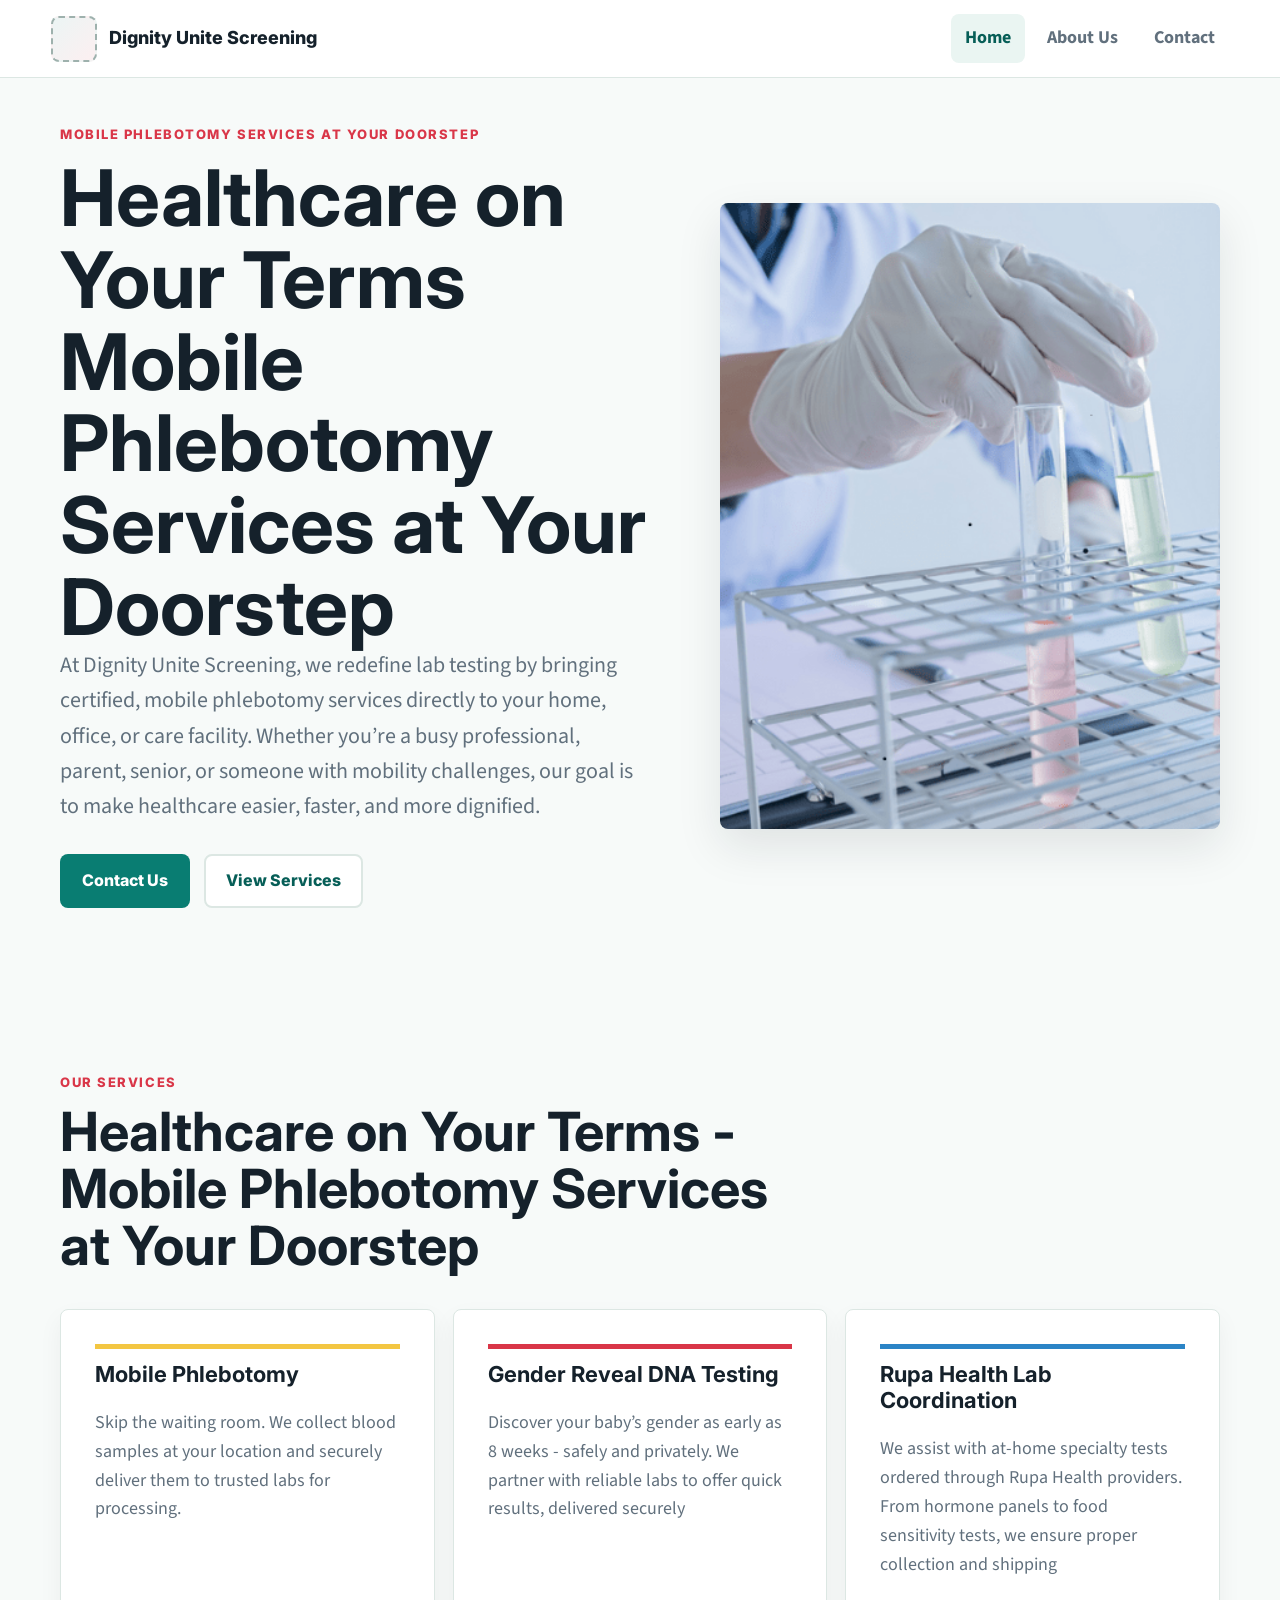
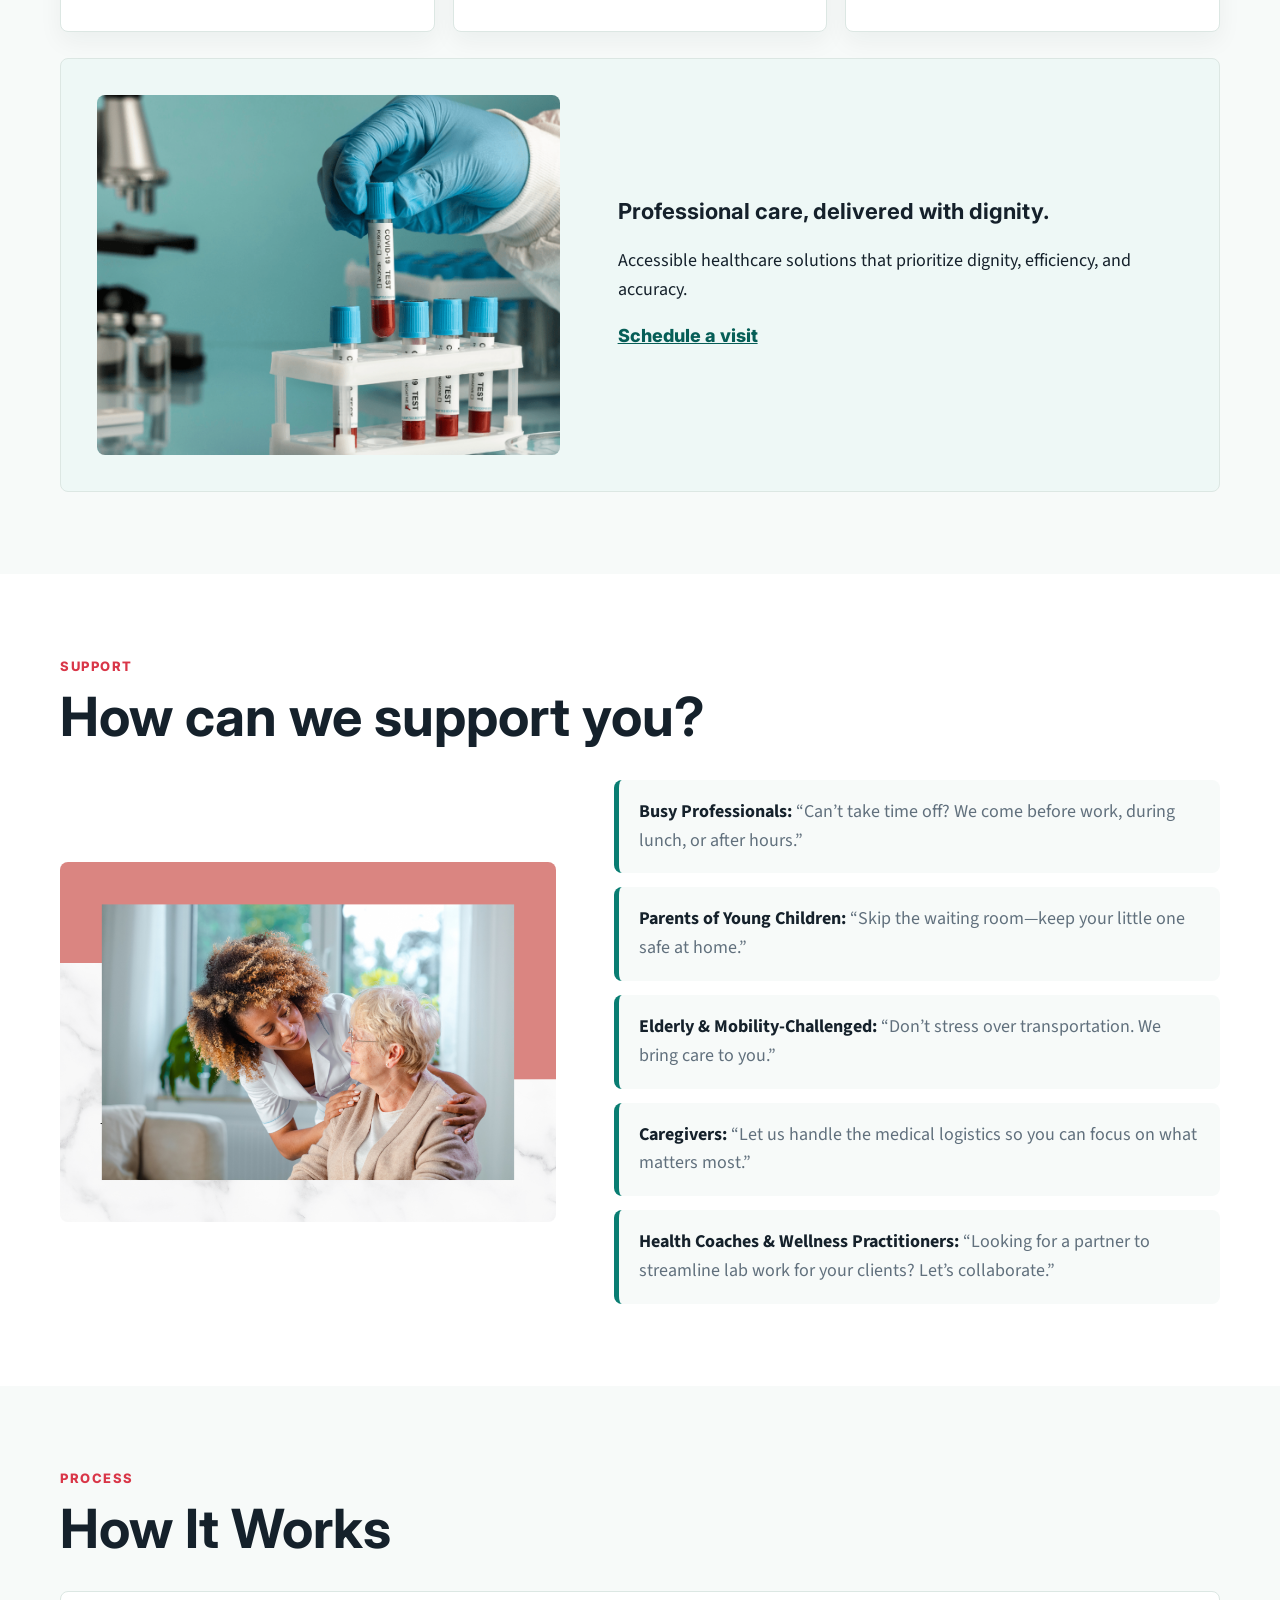
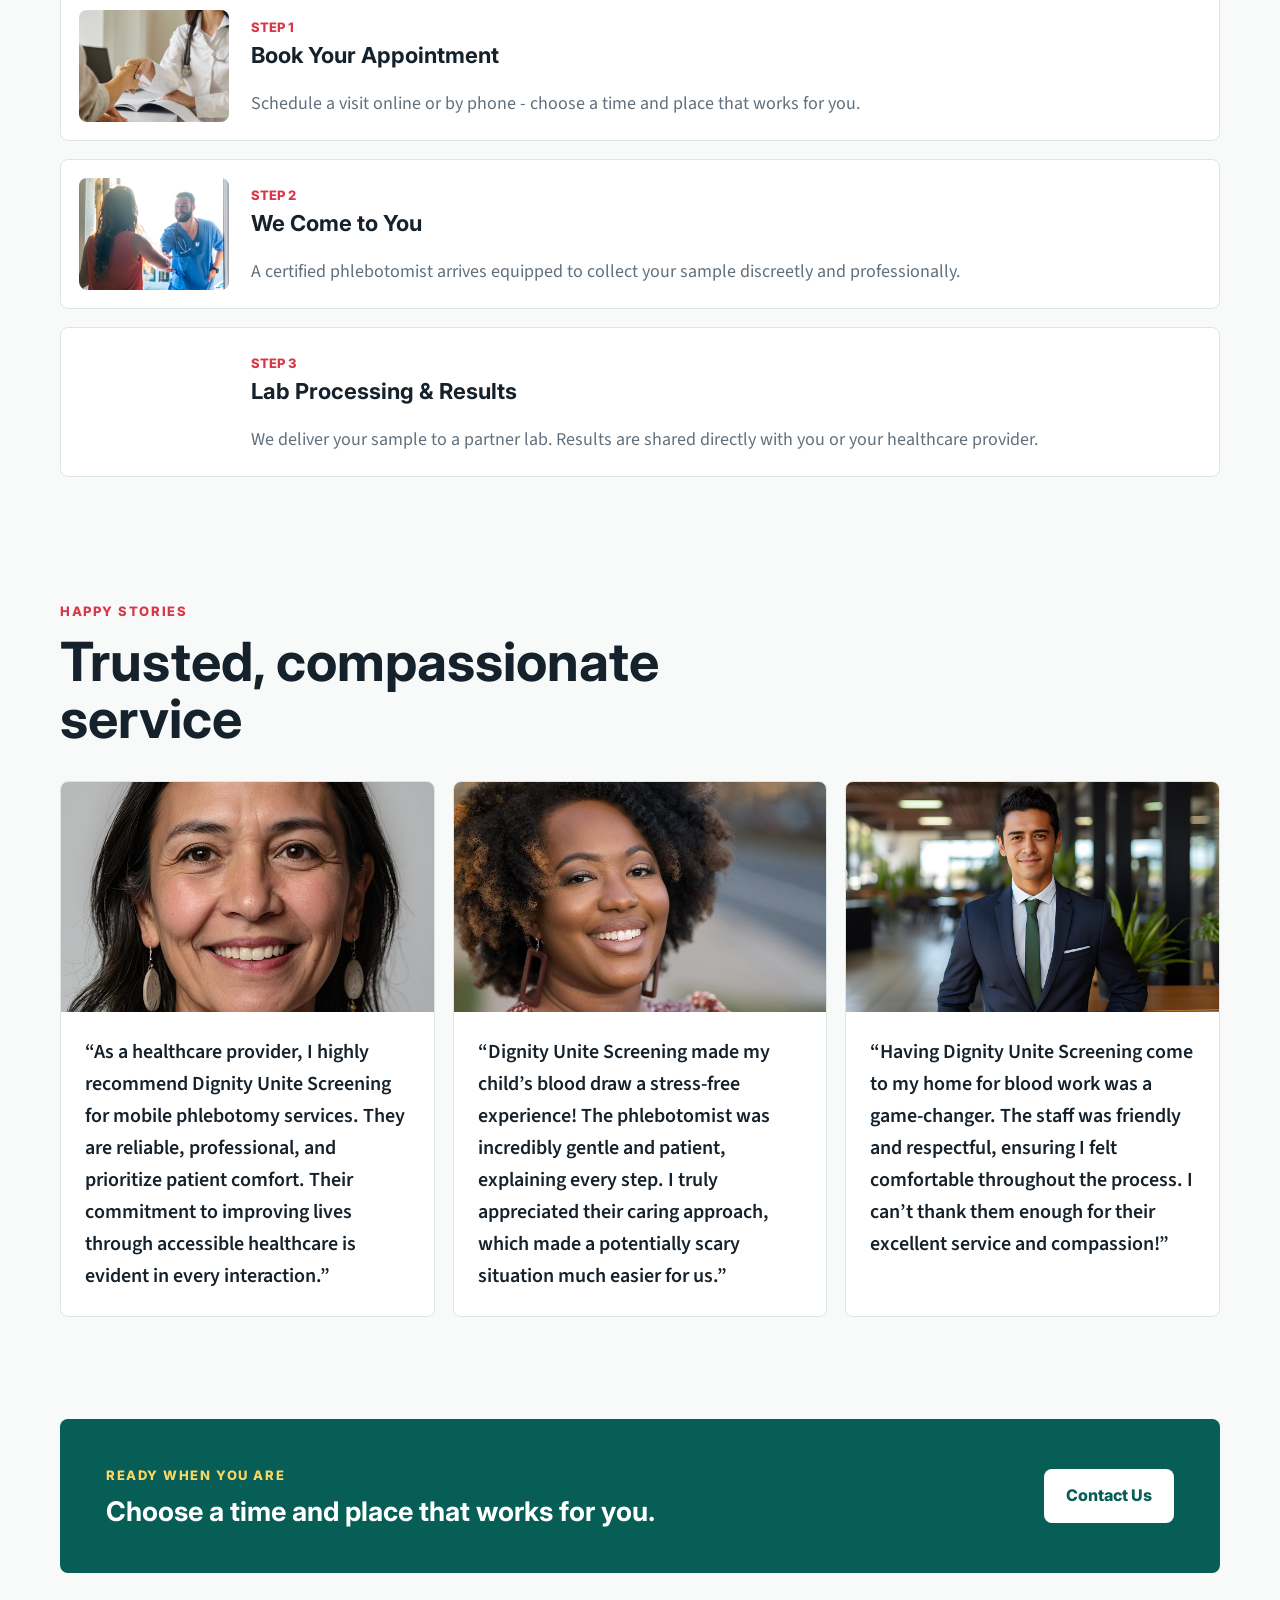
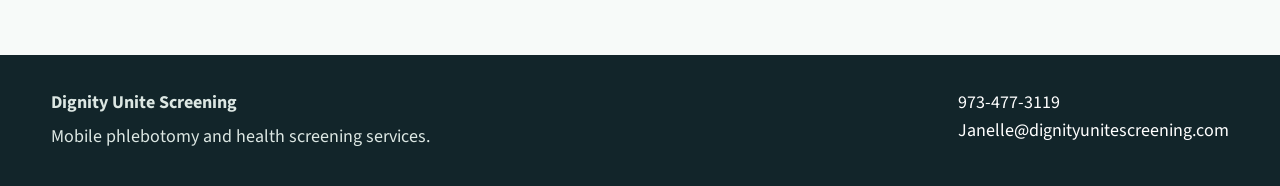
==== index.html @ f5df87f1 "Build static website prototype" ====
<!doctype html>
<html lang="en">
  <head>
    <meta charset="utf-8">
    <meta name="viewport" content="width=device-width, initial-scale=1">
    <meta name="description" content="Dignity Unite Screening mobile phlebotomy services at your doorstep.">
    <title>Dignity Unite Screening | Home</title>
    <link rel="preconnect" href="https://fonts.googleapis.com">
    <link rel="preconnect" href="https://fonts.gstatic.com" crossorigin>
    <link href="https://fonts.googleapis.com/css2?family=Inter:wght@500;600;700;800&family=Source+Sans+3:wght@400;500;600&display=swap" rel="stylesheet">
    <link rel="stylesheet" href="styles.css">
  </head>
  <body>
    <header class="site-header">
      <a class="brand" href="index.html" aria-label="Dignity Unite Screening home">
        <!-- Replace this placeholder with the uploaded logo later. -->
        <span class="logo-placeholder" aria-hidden="true"></span>
        <span>Dignity Unite Screening</span>
      </a>
      <button class="nav-toggle" type="button" aria-expanded="false" aria-controls="site-nav">
        <span></span>
        <span></span>
        <span></span>
        <span class="sr-only">Menu</span>
      </button>
      <nav class="site-nav" id="site-nav" aria-label="Main navigation">
        <a href="index.html" aria-current="page">Home</a>
        <a href="about.html">About Us</a>
        <a href="contact.html">Contact</a>
      </nav>
    </header>

    <main>
      <section class="hero section">
        <div class="hero-copy">
          <p class="eyebrow">Mobile Phlebotomy Services at Your Doorstep</p>
          <h1>Healthcare on Your Terms Mobile Phlebotomy Services at Your Doorstep</h1>
          <p class="lead">At Dignity Unite Screening, we redefine lab testing by bringing certified, mobile phlebotomy services directly to your home, office, or care facility. Whether you’re a busy professional, parent, senior, or someone with mobility challenges, our goal is to make healthcare easier, faster, and more dignified.</p>
          <div class="button-row">
            <a class="button primary" href="contact.html#contact-form">Contact Us</a>
            <a class="button secondary" href="#services">View Services</a>
          </div>
        </div>
        <div class="hero-media">
          <img src="assets/service-mobile-phlebotomy.png" alt="Mobile phlebotomy service graphic">
        </div>
      </section>

      <section class="section" id="services">
        <div class="section-heading">
          <p class="eyebrow">Our Services</p>
          <h2>Healthcare on Your Terms - Mobile Phlebotomy Services at Your Doorstep</h2>
        </div>
        <div class="service-grid">
          <article class="card service-card">
            <h3>Mobile Phlebotomy</h3>
            <p>Skip the waiting room. We collect blood samples at your location and securely deliver them to trusted labs for processing.</p>
          </article>
          <article class="card service-card">
            <h3>Gender Reveal DNA Testing</h3>
            <p>Discover your baby’s gender as early as 8 weeks - safely and privately. We partner with reliable labs to offer quick results, delivered securely</p>
          </article>
          <article class="card service-card">
            <h3>Rupa Health Lab Coordination</h3>
            <p>We assist with at-home specialty tests ordered through Rupa Health providers. From hormone panels to food sensitivity tests, we ensure proper collection and shipping</p>
          </article>
        </div>
        <div class="split-feature">
          <img src="assets/services-lab-coordination.png" alt="At-home lab coordination graphic">
          <div>
            <h3>Professional care, delivered with dignity.</h3>
            <p>Accessible healthcare solutions that prioritize dignity, efficiency, and accuracy.</p>
            <a class="text-link" href="contact.html#contact-form">Schedule a visit</a>
          </div>
        </div>
      </section>

      <section class="section support-section">
        <div class="section-heading">
          <p class="eyebrow">Support</p>
          <h2>How can we support you?</h2>
        </div>
        <div class="support-layout">
          <img src="assets/support-home-care.png" alt="Home care service graphic">
          <div class="support-list">
            <p><strong>Busy Professionals:</strong> “Can’t take time off? We come before work, during lunch, or after hours.”</p>
            <p><strong>Parents of Young Children:</strong> “Skip the waiting room—keep your little one safe at home.”</p>
            <p><strong>Elderly &amp; Mobility-Challenged:</strong> “Don’t stress over transportation. We bring care to you.”</p>
            <p><strong>Caregivers:</strong> “Let us handle the medical logistics so you can focus on what matters most.”</p>
            <p><strong>Health Coaches &amp; Wellness Practitioners:</strong> “Looking for a partner to streamline lab work for your clients? Let’s collaborate.”</p>
          </div>
        </div>
      </section>

      <section class="section">
        <div class="section-heading">
          <p class="eyebrow">Process</p>
          <h2>How It Works</h2>
        </div>
        <div class="steps">
          <article class="step">
            <img src="assets/how-it-works-book.png" alt="Book appointment graphic">
            <div>
              <span>Step 1</span>
              <h3>Book Your Appointment</h3>
              <p>Schedule a visit online or by phone - choose a time and place that works for you.</p>
            </div>
          </article>
          <article class="step">
            <img src="assets/how-it-works-visit.png" alt="Phlebotomist visit graphic">
            <div>
              <span>Step 2</span>
              <h3>We Come to You</h3>
              <p>A certified phlebotomist arrives equipped to collect your sample discreetly and professionally.</p>
            </div>
          </article>
          <article class="step">
            <img src="assets/how-it-works-results.png" alt="Lab results graphic">
            <div>
              <span>Step 3</span>
              <h3>Lab Processing &amp; Results</h3>
              <p>We deliver your sample to a partner lab. Results are shared directly with you or your healthcare provider.</p>
            </div>
          </article>
        </div>
      </section>

      <section class="section testimonials">
        <div class="section-heading">
          <p class="eyebrow">Happy Stories</p>
          <h2>Trusted, compassionate service</h2>
        </div>
        <div class="testimonial-grid">
          <article class="testimonial-card">
            <img src="assets/testimonial-healthcare-provider.jpg" alt="Healthcare provider portrait">
            <p>“As a healthcare provider, I highly recommend Dignity Unite Screening for mobile phlebotomy services. They are reliable, professional, and prioritize patient comfort. Their commitment to improving lives through accessible healthcare is evident in every interaction.”</p>
          </article>
          <article class="testimonial-card">
            <img src="assets/testimonial-parent.jpg" alt="Parent testimonial portrait">
            <p>“Dignity Unite Screening made my child’s blood draw a stress-free experience! The phlebotomist was incredibly gentle and patient, explaining every step. I truly appreciated their caring approach, which made a potentially scary situation much easier for us.”</p>
          </article>
          <article class="testimonial-card">
            <img src="assets/testimonial-home-client.png" alt="Home client testimonial graphic">
            <p>“Having Dignity Unite Screening come to my home for blood work was a game-changer. The staff was friendly and respectful, ensuring I felt comfortable throughout the process. I can’t thank them enough for their excellent service and compassion!”</p>
          </article>
        </div>
      </section>

      <section class="cta-band">
        <div>
          <p class="eyebrow">Ready when you are</p>
          <h2>Choose a time and place that works for you.</h2>
        </div>
        <a class="button light" href="contact.html#contact-form">Contact Us</a>
      </section>
    </main>

    <footer class="site-footer">
      <div>
        <strong>Dignity Unite Screening</strong>
        <p>Mobile phlebotomy and health screening services.</p>
      </div>
      <div>
        <a href="tel:9734773119">973-477-3119</a>
        <a href="mailto:Janelle@dignityunitescreening.com">Janelle@dignityunitescreening.com</a>
      </div>
    </footer>
    <script src="script.js"></script>
  </body>
</html>
---- styles.css ----
:root {
  --ink: #15212b;
  --muted: #61707d;
  --bg: #f7faf9;
  --surface: #ffffff;
  --line: #dce7e3;
  --teal: #097d72;
  --teal-dark: #065e57;
  --coral: #d93648;
  --gold: #f3c642;
  --blue: #2b84c6;
  --shadow: 0 18px 45px rgba(21, 33, 43, 0.1);
  --radius: 8px;
  --max: 1160px;
}

* {
  box-sizing: border-box;
}

html {
  scroll-behavior: smooth;
}

body {
  margin: 0;
  color: var(--ink);
  background: var(--bg);
  font-family: "Source Sans 3", Arial, sans-serif;
  font-size: 18px;
  line-height: 1.6;
}

img {
  display: block;
  max-width: 100%;
}

a {
  color: inherit;
}

.sr-only {
  position: absolute;
  width: 1px;
  height: 1px;
  padding: 0;
  margin: -1px;
  overflow: hidden;
  clip: rect(0, 0, 0, 0);
  white-space: nowrap;
  border: 0;
}

.site-header {
  position: sticky;
  top: 0;
  z-index: 20;
  display: flex;
  align-items: center;
  justify-content: space-between;
  gap: 24px;
  min-height: 78px;
  padding: 14px clamp(18px, 4vw, 56px);
  background: rgba(255, 255, 255, 0.94);
  border-bottom: 1px solid var(--line);
  backdrop-filter: blur(18px);
}

.brand {
  display: inline-flex;
  align-items: center;
  gap: 12px;
  color: var(--ink);
  font-family: Inter, Arial, sans-serif;
  font-weight: 800;
  text-decoration: none;
}

.logo-placeholder {
  width: 46px;
  height: 46px;
  border: 2px dashed #9eb1ad;
  border-radius: var(--radius);
  background: linear-gradient(135deg, rgba(9, 125, 114, 0.08), rgba(217, 54, 72, 0.08));
}

.site-nav {
  display: flex;
  align-items: center;
  gap: 8px;
}

.site-nav a {
  padding: 10px 14px;
  border-radius: var(--radius);
  color: var(--muted);
  font-weight: 700;
  text-decoration: none;
  transition: background 180ms ease, color 180ms ease;
}

.site-nav a:hover,
.site-nav a:focus-visible,
.site-nav a[aria-current="page"] {
  color: var(--teal-dark);
  background: #eaf5f2;
  outline: none;
}

.nav-toggle {
  display: none;
  width: 46px;
  height: 46px;
  padding: 10px;
  border: 1px solid var(--line);
  border-radius: var(--radius);
  background: var(--surface);
}

.nav-toggle span:not(.sr-only) {
  display: block;
  height: 2px;
  margin: 5px 0;
  background: var(--ink);
}

.section {
  width: min(var(--max), calc(100% - 36px));
  margin: 0 auto;
  padding: 82px 0;
}

.hero {
  display: grid;
  grid-template-columns: minmax(0, 1.08fr) minmax(320px, 0.92fr);
  align-items: center;
  gap: clamp(36px, 6vw, 72px);
  min-height: calc(100vh - 78px);
  padding-top: 46px;
}

.hero-copy h1,
.page-hero h1,
.section-heading h2,
.cta-band h2 {
  margin: 0;
  font-family: Inter, Arial, sans-serif;
  line-height: 1.05;
  letter-spacing: 0;
}

.hero-copy h1 {
  max-width: 760px;
  font-size: clamp(42px, 7vw, 78px);
}

.lead {
  max-width: 720px;
  color: var(--muted);
  font-size: 22px;
}

.eyebrow {
  margin: 0 0 12px;
  color: var(--coral);
  font-family: Inter, Arial, sans-serif;
  font-size: 13px;
  font-weight: 800;
  letter-spacing: 0.12em;
  text-transform: uppercase;
}

.button-row {
  display: flex;
  flex-wrap: wrap;
  gap: 14px;
  margin-top: 30px;
}

.button {
  display: inline-flex;
  align-items: center;
  justify-content: center;
  min-height: 48px;
  padding: 12px 20px;
  border: 2px solid transparent;
  border-radius: var(--radius);
  font-family: Inter, Arial, sans-serif;
  font-size: 16px;
  font-weight: 800;
  text-decoration: none;
  cursor: pointer;
  transition: transform 180ms ease, box-shadow 180ms ease, background 180ms ease, border-color 180ms ease;
}

.button:hover,
.button:focus-visible {
  transform: translateY(-2px);
  box-shadow: var(--shadow);
  outline: none;
}

.button.primary {
  color: #ffffff;
  background: var(--teal);
}

.button.secondary {
  color: var(--teal-dark);
  border-color: var(--line);
  background: var(--surface);
}

.button.light {
  color: var(--teal-dark);
  background: #ffffff;
}

.hero-media {
  position: relative;
  overflow: hidden;
  border-radius: var(--radius);
  box-shadow: var(--shadow);
}

.hero-media img {
  width: 100%;
  aspect-ratio: 4 / 5;
  object-fit: cover;
}

.section-heading {
  max-width: 760px;
  margin-bottom: 34px;
}

.section-heading h2,
.page-hero h1 {
  font-size: clamp(32px, 5vw, 54px);
}

.service-grid,
.testimonial-grid,
.two-column {
  display: grid;
  grid-template-columns: repeat(3, minmax(0, 1fr));
  gap: 18px;
}

.two-column {
  grid-template-columns: 1.1fr 0.9fr;
}

.card,
.content-panel,
.contact-card,
.contact-form {
  border: 1px solid var(--line);
  border-radius: var(--radius);
  background: var(--surface);
  box-shadow: 0 10px 24px rgba(21, 33, 43, 0.05);
}

.service-card,
.content-panel,
.contact-card,
.contact-form {
  padding: clamp(22px, 3vw, 34px);
}

h2,
h3,
p {
  margin-top: 0;
}

h2,
h3 {
  font-family: Inter, Arial, sans-serif;
  line-height: 1.2;
  letter-spacing: 0;
}

h3 {
  font-size: 22px;
}

.service-card h3 {
  padding-top: 12px;
  border-top: 5px solid var(--gold);
}

.service-card:nth-child(2) h3 {
  border-color: var(--coral);
}

.service-card:nth-child(3) h3 {
  border-color: var(--blue);
}

.service-card p,
.content-panel p,
.founder-copy p,
.contact-card p {
  color: var(--muted);
}

.split-feature,
.support-layout,
.founder-section,
.contact-layout {
  display: grid;
  grid-template-columns: 0.9fr 1.1fr;
  align-items: center;
  gap: clamp(26px, 5vw, 58px);
}

.split-feature {
  margin-top: 26px;
  padding: clamp(20px, 3vw, 36px);
  border: 1px solid var(--line);
  border-radius: var(--radius);
  background: #eef8f6;
}

.split-feature img,
.support-layout img {
  width: 100%;
  max-height: 360px;
  border-radius: var(--radius);
  object-fit: cover;
}

.text-link {
  color: var(--teal-dark);
  font-family: Inter, Arial, sans-serif;
  font-weight: 800;
}

.support-section {
  width: 100%;
  max-width: none;
  padding-inline: max(18px, calc((100% - var(--max)) / 2));
  background: #ffffff;
}

.support-list {
  display: grid;
  gap: 14px;
}

.support-list p {
  margin: 0;
  padding: 18px 20px;
  border-left: 5px solid var(--teal);
  border-radius: var(--radius);
  background: var(--bg);
  color: var(--muted);
}

.support-list strong {
  color: var(--ink);
}

.steps {
  display: grid;
  gap: 18px;
}

.step {
  display: grid;
  grid-template-columns: 150px 1fr;
  gap: 22px;
  align-items: center;
  padding: 18px;
  border: 1px solid var(--line);
  border-radius: var(--radius);
  background: var(--surface);
}

.step img {
  width: 150px;
  height: 112px;
  border-radius: var(--radius);
  object-fit: cover;
}

.step span {
  color: var(--coral);
  font-family: Inter, Arial, sans-serif;
  font-size: 13px;
  font-weight: 800;
  text-transform: uppercase;
}

.step p {
  margin-bottom: 0;
  color: var(--muted);
}

.testimonials {
  padding-top: 42px;
}

.testimonial-card {
  overflow: hidden;
  border: 1px solid var(--line);
  border-radius: var(--radius);
  background: var(--surface);
}

.testimonial-card img {
  width: 100%;
  height: 230px;
  object-fit: cover;
}

.testimonial-card p {
  margin: 0;
  padding: 24px;
  color: var(--ink);
  font-size: 20px;
  font-weight: 600;
}

.cta-band {
  display: flex;
  align-items: center;
  justify-content: space-between;
  gap: 24px;
  width: min(var(--max), calc(100% - 36px));
  margin: 20px auto 82px;
  padding: clamp(28px, 5vw, 46px);
  border-radius: var(--radius);
  color: #ffffff;
  background: var(--teal-dark);
}

.cta-band .eyebrow {
  color: #f9d762;
}

.site-footer {
  display: flex;
  justify-content: space-between;
  gap: 24px;
  padding: 34px clamp(18px, 4vw, 56px);
  color: #dce7e3;
  background: #12252a;
}

.site-footer p {
  margin: 6px 0 0;
}

.site-footer a {
  display: block;
  color: #ffffff;
  text-decoration: none;
}

.page-hero {
  padding-bottom: 34px;
}

.page-hero h1 {
  max-width: 900px;
}

.accent-panel {
  background: #eef8f6;
}

.founder-section {
  align-items: start;
}

.founder-image img {
  width: 100%;
  max-height: 680px;
  border-radius: var(--radius);
  box-shadow: var(--shadow);
  object-fit: cover;
  object-position: center top;
}

.contact-layout {
  grid-template-columns: 0.8fr 1.2fr;
  align-items: start;
}

.contact-card a {
  color: var(--teal-dark);
  font-weight: 800;
}

.contact-form {
  display: grid;
  gap: 18px;
}

label {
  display: block;
  margin-bottom: 8px;
  color: var(--ink);
  font-family: Inter, Arial, sans-serif;
  font-size: 15px;
  font-weight: 800;
}

input,
textarea {
  width: 100%;
  border: 1px solid #c8d6d1;
  border-radius: var(--radius);
  padding: 13px 14px;
  color: var(--ink);
  background: #ffffff;
  font: inherit;
}

input:focus,
textarea:focus {
  border-color: var(--teal);
  box-shadow: 0 0 0 4px rgba(9, 125, 114, 0.14);
  outline: none;
}

.map-section {
  padding-top: 0;
}

.map-section iframe {
  width: 100%;
  height: 420px;
  border: 0;
  border-radius: var(--radius);
  box-shadow: var(--shadow);
}

@media (max-width: 900px) {
  body {
    font-size: 17px;
  }

  .nav-toggle {
    display: block;
  }

  .site-nav {
    position: absolute;
    top: 100%;
    right: 18px;
    left: 18px;
    display: none;
    flex-direction: column;
    align-items: stretch;
    padding: 12px;
    border: 1px solid var(--line);
    border-radius: var(--radius);
    background: #ffffff;
    box-shadow: var(--shadow);
  }

  .site-nav.is-open {
    display: flex;
  }

  .hero,
  .split-feature,
  .support-layout,
  .founder-section,
  .contact-layout,
  .two-column {
    grid-template-columns: 1fr;
  }

  .hero {
    min-height: auto;
  }

  .service-grid,
  .testimonial-grid {
    grid-template-columns: 1fr;
  }

  .cta-band,
  .site-footer {
    flex-direction: column;
    align-items: flex-start;
  }
}

@media (max-width: 560px) {
  .brand span:last-child {
    max-width: 190px;
    line-height: 1.15;
  }

  .section {
    width: min(var(--max), calc(100% - 28px));
    padding: 58px 0;
  }

  .hero-copy h1 {
    font-size: 40px;
  }

  .lead {
    font-size: 19px;
  }

  .button {
    width: 100%;
  }

  .step {
    grid-template-columns: 1fr;
  }

  .step img {
    width: 100%;
    height: 180px;
  }

  .testimonial-card p {
    font-size: 18px;
  }
}
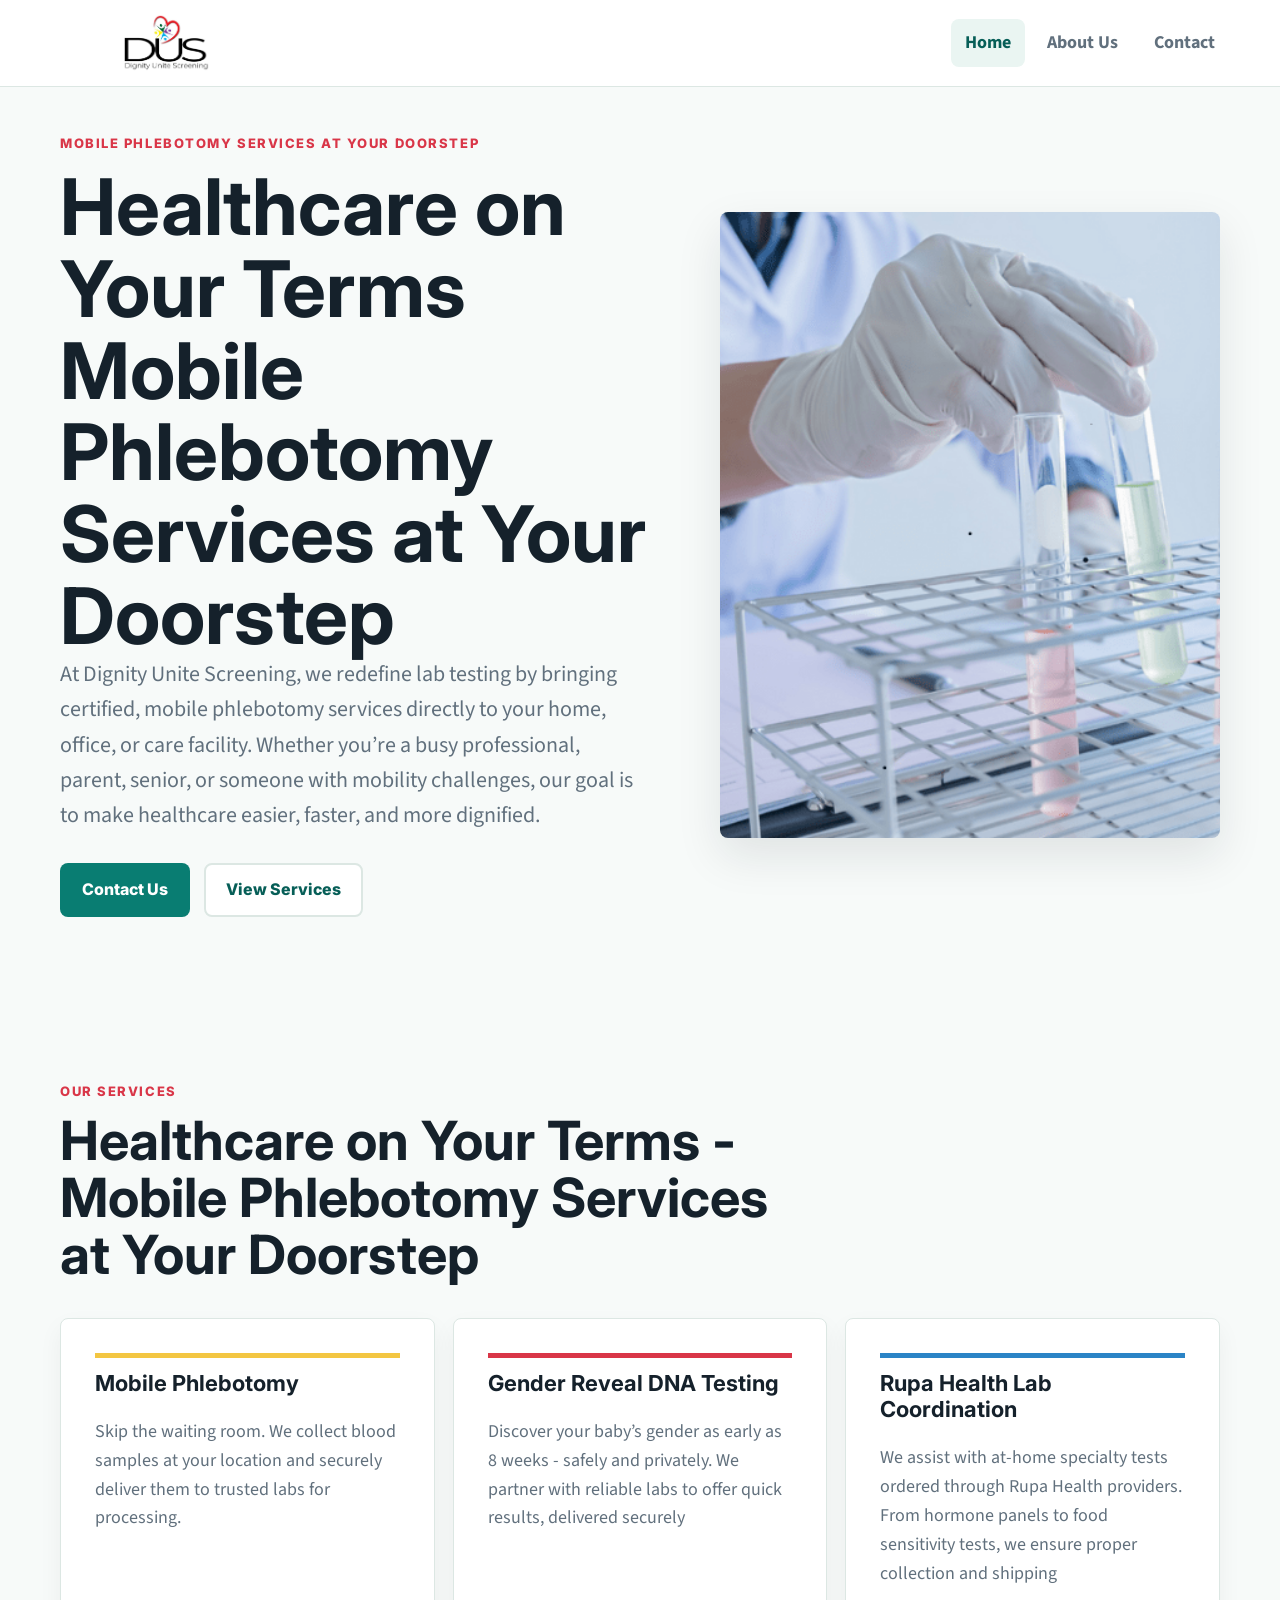
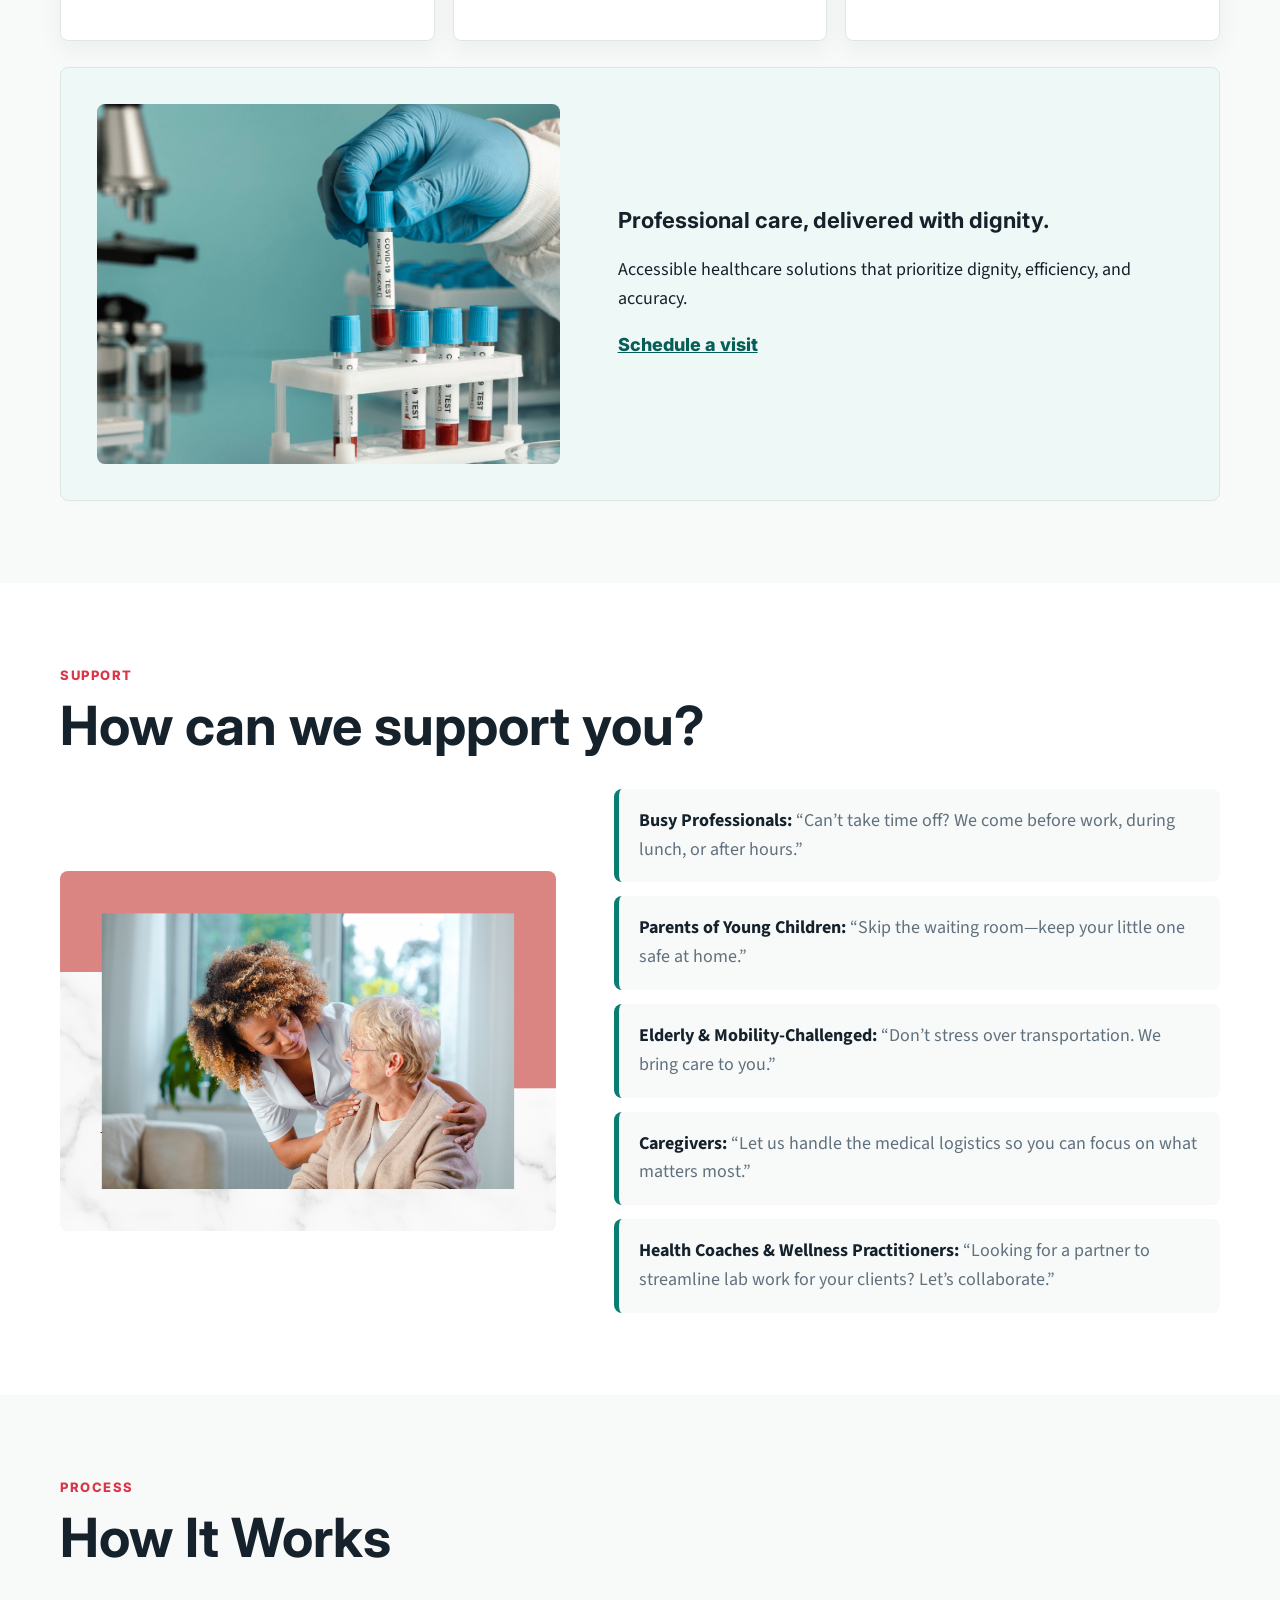
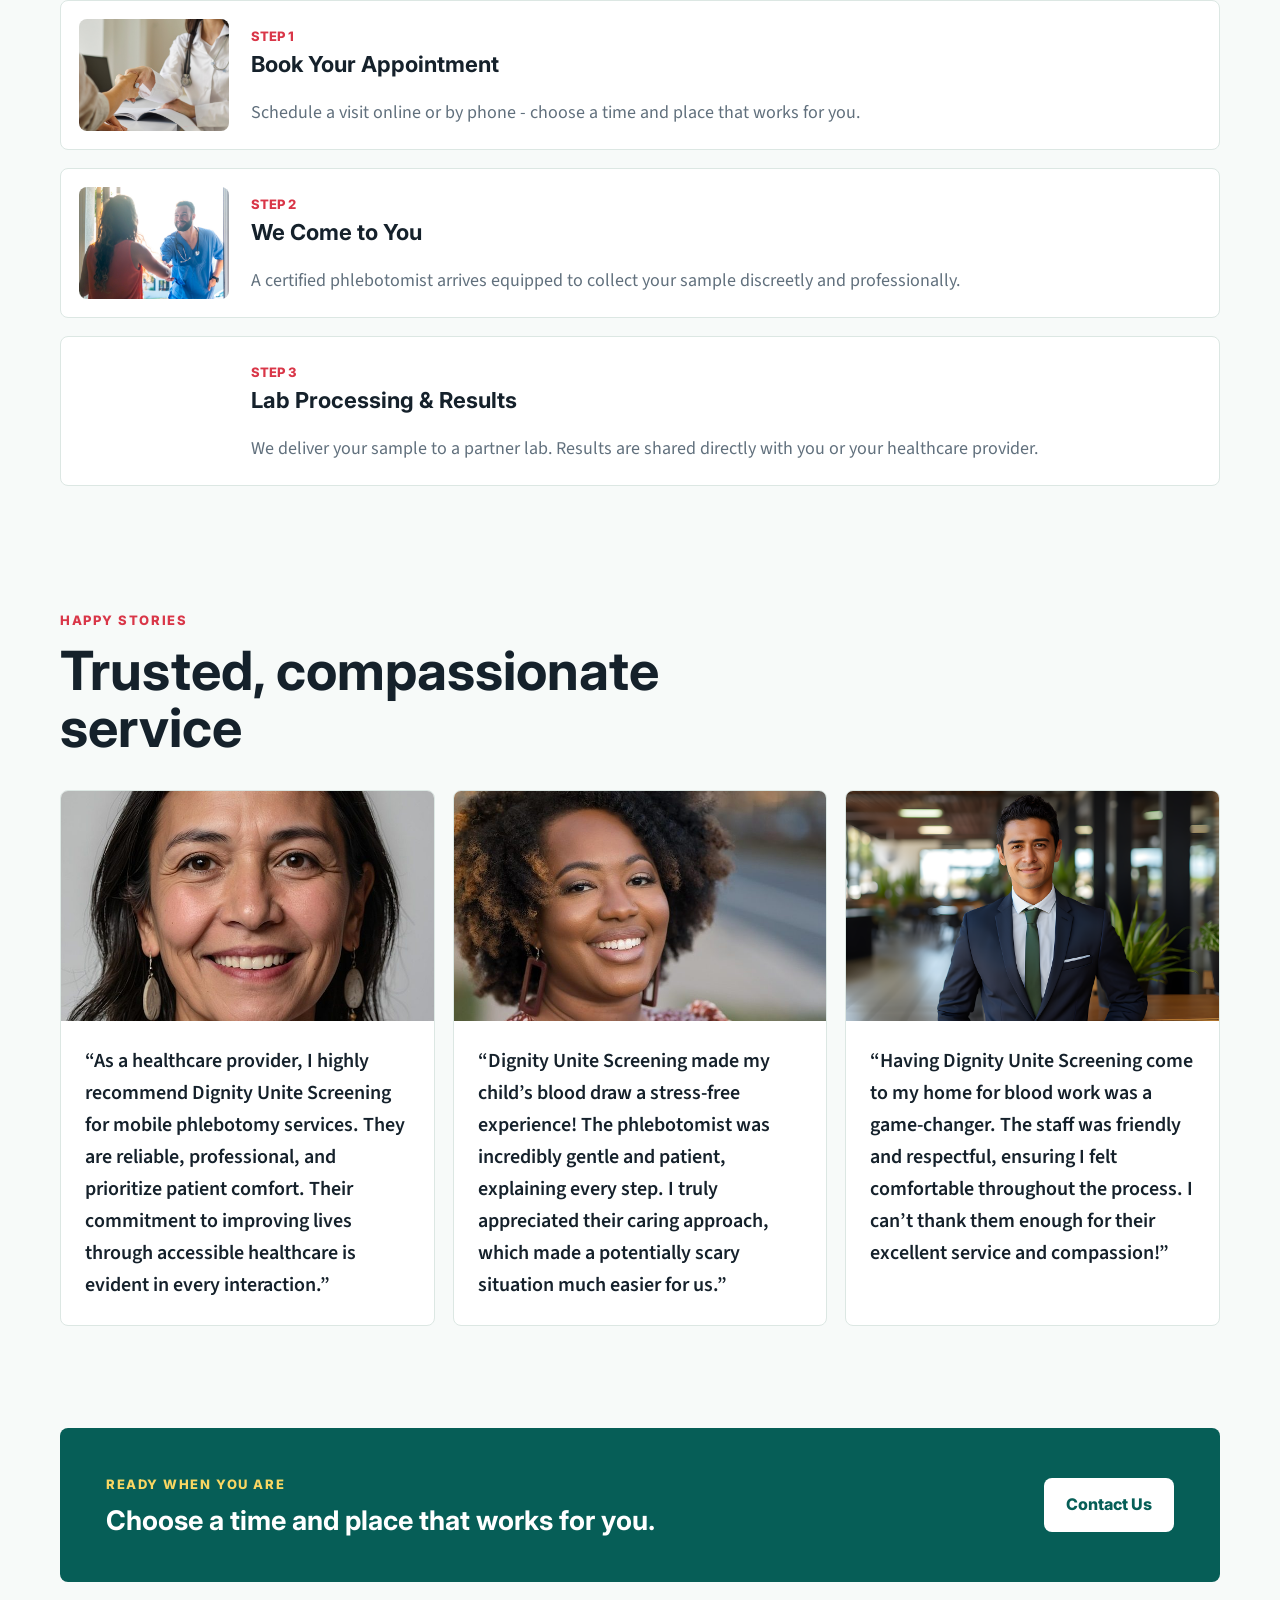
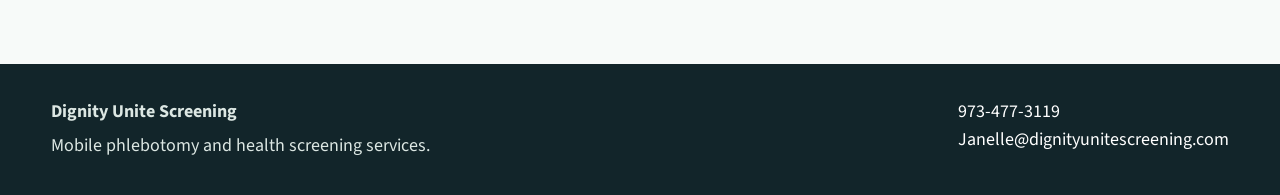
==== commit edc21ade: "Add brand logo and favicon" ====
--- a/index.html
+++ b/index.html
@@ -5,6 +5,7 @@
     <meta name="viewport" content="width=device-width, initial-scale=1">
     <meta name="description" content="Dignity Unite Screening mobile phlebotomy services at your doorstep.">
     <title>Dignity Unite Screening | Home</title>
+    <link rel="icon" type="image/png" href="notas/images/icon_dignity_unite_screening.png">
     <link rel="preconnect" href="https://fonts.googleapis.com">
     <link rel="preconnect" href="https://fonts.gstatic.com" crossorigin>
     <link href="https://fonts.googleapis.com/css2?family=Inter:wght@500;600;700;800&family=Source+Sans+3:wght@400;500;600&display=swap" rel="stylesheet">
@@ -13,9 +14,7 @@
   <body>
     <header class="site-header">
       <a class="brand" href="index.html" aria-label="Dignity Unite Screening home">
-        <!-- Replace this placeholder with the uploaded logo later. -->
-        <span class="logo-placeholder" aria-hidden="true"></span>
-        <span>Dignity Unite Screening</span>
+        <img class="site-logo" src="notas/images/logo_dignity_unite_screening.png" alt="Dignity Unite Screening">
       </a>
       <button class="nav-toggle" type="button" aria-expanded="false" aria-controls="site-nav">
         <span></span>
--- a/styles.css
+++ b/styles.css
@@ -70,19 +70,17 @@
 .brand {
   display: inline-flex;
   align-items: center;
-  gap: 12px;
   color: var(--ink);
   font-family: Inter, Arial, sans-serif;
   font-weight: 800;
   text-decoration: none;
 }
 
-.logo-placeholder {
-  width: 46px;
-  height: 46px;
-  border: 2px dashed #9eb1ad;
-  border-radius: var(--radius);
-  background: linear-gradient(135deg, rgba(9, 125, 114, 0.08), rgba(217, 54, 72, 0.08));
+.site-logo {
+  width: clamp(156px, 20vw, 230px);
+  height: auto;
+  max-height: 58px;
+  object-fit: contain;
 }
 
 .site-nav {
@@ -593,9 +591,9 @@
 }
 
 @media (max-width: 560px) {
-  .brand span:last-child {
-    max-width: 190px;
-    line-height: 1.15;
+  .site-logo {
+    width: 148px;
+    max-height: 48px;
   }
 
   .section {
